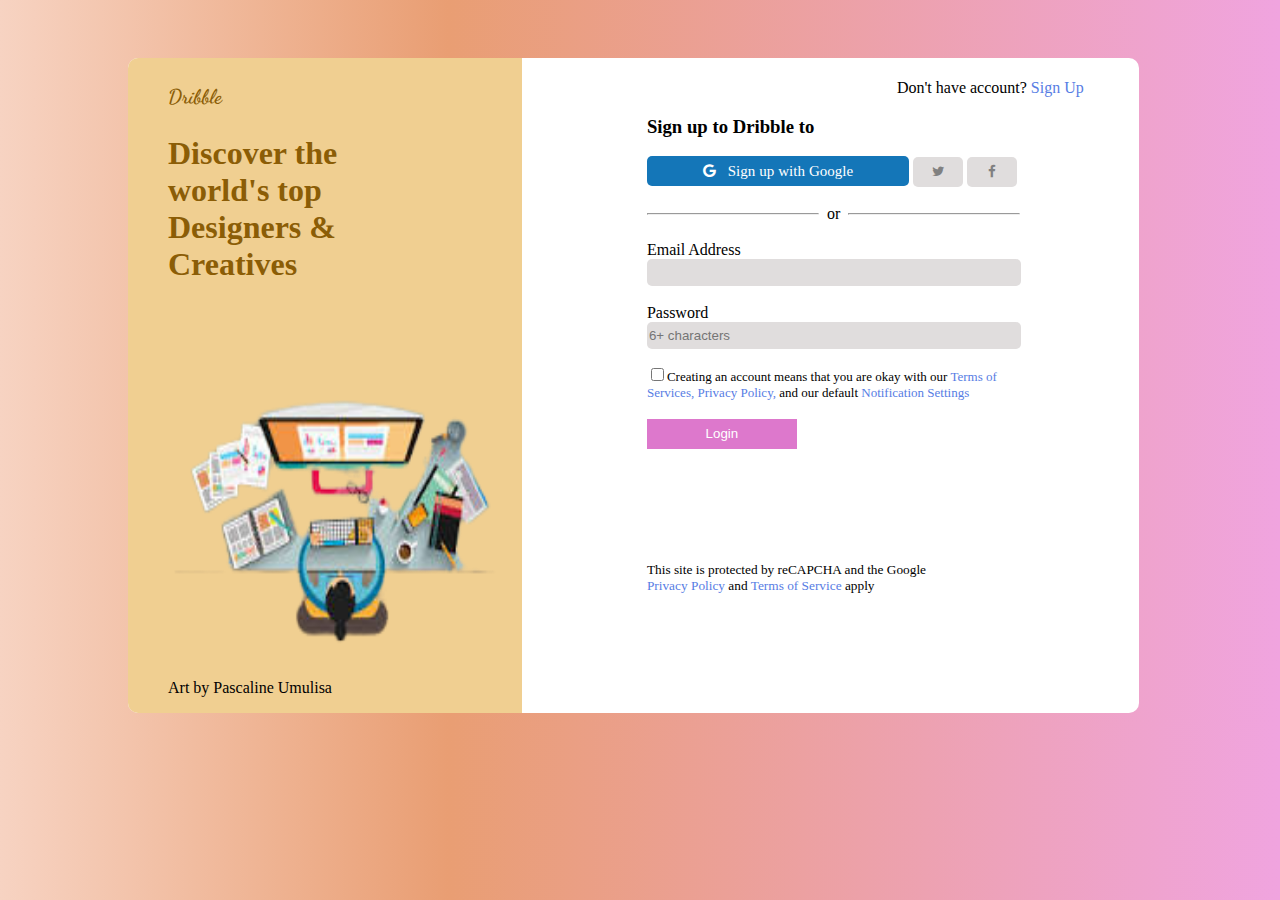
==== login.html @ 1e173992 "first" ====
<!DOCTYPE html>
<html lang="en">
<head>
    <meta charset="UTF-8">
    <meta http-equiv="X-UA-Compatible" content="IE=edge">
    <meta name="viewport" content="width=device-width, initial-scale=1.0">
    <title>Document</title>
    <link rel="stylesheet" href="login.css">
    <link rel="stylesheet" href="https://cdnjs.cloudflare.com/ajax/libs/font-awesome/4.7.0/css/font-awesome.min.css">
    <link rel="preconnect" href="https://fonts.googleapis.com">
<link rel="preconnect" href="https://fonts.gstatic.com" crossorigin>
<link href="https://fonts.googleapis.com/css2?family=Dancing+Script:wght@700&family=Outfit:wght@400;700&display=swap" rel="stylesheet">
</head>
<body>
    
    <form action="reload">
     <section class="description">
         <h4>Dribble</h4>
         <h1>Discover the world's top Designers & Creatives</h1>
         <br> <br><br>
         <img src="image/design.png" >
         <p>Art by Pascaline Umulisa</p>
     </section>

     <section class="form"> 
        <p class="links" id="user-status">
            Don't have account? <a href="index.html">Sign Up</a> <br>
        </p>
        <div class="account-details">
         <h3>Sign up to Dribble to </h3>
        
     <button class="google-icon"><a href="#" class="fa fa-google"> &nbsp; Sign up with Google</a></button> 
     <button class="icon"><a href="#" class="fa fa-twitter"></a></button>
     <button class="icon"><a href="#" class="fa fa-facebook"></a></button> <br> <br>
         <div class="line">
            <div> <hr> </div>
            <span> &nbsp; or &nbsp; </span>
            <div> <hr> </div>
         </div>
         <!-- <div class="name"> 
      <div>  <br>
         <label> Full name  </label> <br>
         <input type="text">
        </div> 
      <div> <br>
         <label> Username</label> <br>
         <input type="text">
         <br>
        </div>
    </div> -->
        
         <div class="other-details"> <br>
         <label >Email Address</label> <br>
         <input type="email" name="" id="">
        </div>
        <div class="other-details"> <br>
         <label >Password</label> <br>
         <input type="password" name="6+ characters" id="6+ characters" placeholder="6+ characters">
        </div>
        <div id="agreement"> <br>
         <input type="checkbox" name="" id=""><label class="links">Creating an account means that you are okay with our <a href="#">Terms of Services,</a>
           <a href="#">Privacy Policy, </a> and our default <a href="#">Notification Settings</a>
         </label>
        </div>
      <br>
        <button class="create-account"><a href="#"></a>Login</button>
    
    <p class="links" id="protection"> This site is protected by reCAPCHA  and the Google <a href="#">Privacy</a> <a href="#">Policy</a> and <a href="#">Terms of Service </a> apply</p>
    </section>

    </form>
</body>
</html>
---- login.css ----
body{
    
    background: linear-gradient(90deg, rgb(247, 211, 194) 0%, rgb(233, 158, 115) 35%, rgb(240, 164, 223) 100%);
    display: grid;

}
form{
    background-color: white;
    max-width: 80%;
    border-radius: 10px;
    margin: 50px 20px 0px 120px;

    
    
}
section{
    float: left;

}
.description{
    background-color: rgb(240, 207, 145);
    max-width: 35%; 
    border-top-left-radius: 10px;
    border-bottom-left-radius: 10px;
    padding-left: 40px;
}
h4{
    font-family: 'Dancing Script', cursive;
    font-size: 20px;
    color: rgb(139, 93, 6);
}

h1{
    max-width: 70%;
    color: rgb(139, 93, 6);
    
}
img{
    width: 350px;
    height: 300px;
}

.form{
  padding: 5px 0px 0px 125px ;
}
#user-status{
    text-align: right;
    margin-left: 250px;
}
.links a{
    text-decoration: none;
    color: rgb(87, 125, 228);
    
}

.google-icon {
    background-color:rgb(20, 118, 184) ;
    border: thistle;
    width: 262px;
    height: 30px;
    border-radius: 5px;
}
.google-icon a{
    color: white;
    text-decoration: none;
    font-size: 15px;
}
.icon{
    border: thistle;
    background-color: rgb(224, 221, 221);
    width: 50px;
    height: 30px;
    border-radius: 5px;
}
.icon a{
    text-decoration: none;
    color: grey;
}
.line{
    display: flex;
}
hr{
width: 170px;
    
}
.name input{
    border-radius: 5px;
    border: thistle;
    background-color: rgb(224, 221, 221);
    width: 175px;
    height: 25px;
}
.other-details input{
    border-radius: 5px;
    border: thistle;
    background-color: rgb(224, 221, 221);
    width: 370px;
    height: 25px;
}
#agreement{
    max-width: 400px;
    font-size: small;
}
.create-account{
    background-color: rgb(221, 120, 204);
    border: white;
    width: 150px;
    height: 30px;
    color: white;
}
#protection{
    font-size: smaller;
    padding-top: 100px;
    max-width:300px ;
    
}
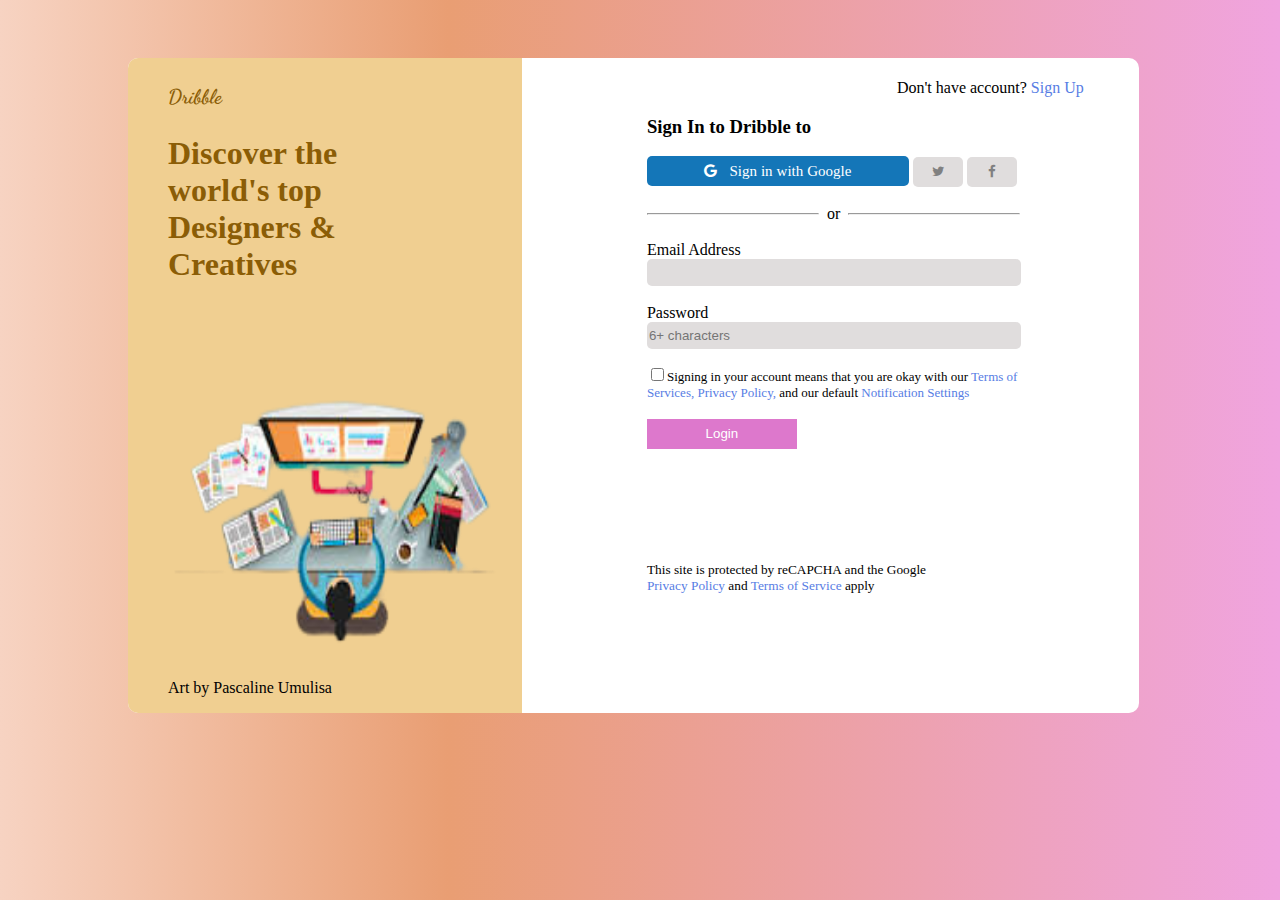
==== commit 726fbf52: "login changes" ====
--- a/login.html
+++ b/login.html
@@ -27,9 +27,9 @@
             Don't have account? <a href="index.html">Sign Up</a> <br>
         </p>
         <div class="account-details">
-         <h3>Sign up to Dribble to </h3>
+         <h3>Sign In to Dribble to </h3>
         
-     <button class="google-icon"><a href="#" class="fa fa-google"> &nbsp; Sign up with Google</a></button> 
+     <button class="google-icon"><a href="#" class="fa fa-google"> &nbsp; Sign in with Google</a></button> 
      <button class="icon"><a href="#" class="fa fa-twitter"></a></button>
      <button class="icon"><a href="#" class="fa fa-facebook"></a></button> <br> <br>
          <div class="line">
@@ -58,7 +58,7 @@
          <input type="password" name="6+ characters" id="6+ characters" placeholder="6+ characters">
         </div>
         <div id="agreement"> <br>
-         <input type="checkbox" name="" id=""><label class="links">Creating an account means that you are okay with our <a href="#">Terms of Services,</a>
+         <input type="checkbox" name="" id=""><label class="links">Signing in your account means that you are okay with our <a href="#">Terms of Services,</a>
            <a href="#">Privacy Policy, </a> and our default <a href="#">Notification Settings</a>
          </label>
         </div>
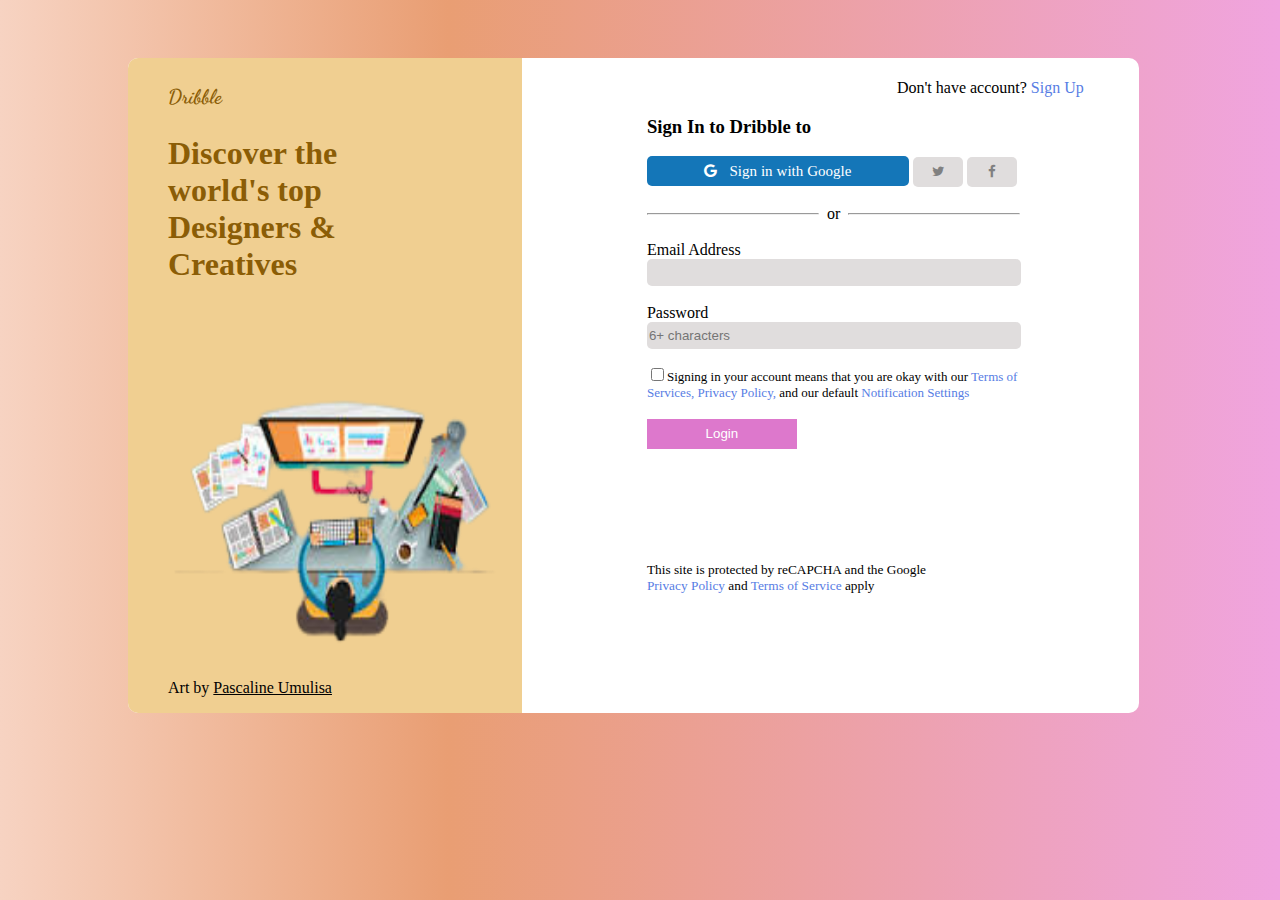
==== commit 0853803e: "underlining" ====
--- a/login.html
+++ b/login.html
@@ -1,5 +1,6 @@
 <!DOCTYPE html>
 <html lang="en">
+
 <head>
     <meta charset="UTF-8">
     <meta http-equiv="X-UA-Compatible" content="IE=edge">
@@ -8,66 +9,65 @@
     <link rel="stylesheet" href="login.css">
     <link rel="stylesheet" href="https://cdnjs.cloudflare.com/ajax/libs/font-awesome/4.7.0/css/font-awesome.min.css">
     <link rel="preconnect" href="https://fonts.googleapis.com">
-<link rel="preconnect" href="https://fonts.gstatic.com" crossorigin>
-<link href="https://fonts.googleapis.com/css2?family=Dancing+Script:wght@700&family=Outfit:wght@400;700&display=swap" rel="stylesheet">
+    <link rel="preconnect" href="https://fonts.gstatic.com" crossorigin>
+    <link
+        href="https://fonts.googleapis.com/css2?family=Dancing+Script:wght@700&family=Outfit:wght@400;700&display=swap"
+        rel="stylesheet">
 </head>
+
 <body>
-    
+
     <form action="reload">
-     <section class="description">
-         <h4>Dribble</h4>
-         <h1>Discover the world's top Designers & Creatives</h1>
-         <br> <br><br>
-         <img src="image/design.png" >
-         <p>Art by Pascaline Umulisa</p>
-     </section>
+        <section class="description">
+            <h4>Dribble</h4>
+            <h1>Discover the world's top Designers & Creatives</h1>
+            <br> <br><br>
+            <img src="image/design.png">
+            <p>Art by <span id="my-name">Pascaline Umulisa</span></p>
+        </section>
 
-     <section class="form"> 
-        <p class="links" id="user-status">
-            Don't have account? <a href="index.html">Sign Up</a> <br>
-        </p>
-        <div class="account-details">
-         <h3>Sign In to Dribble to </h3>
-        
-     <button class="google-icon"><a href="#" class="fa fa-google"> &nbsp; Sign in with Google</a></button> 
-     <button class="icon"><a href="#" class="fa fa-twitter"></a></button>
-     <button class="icon"><a href="#" class="fa fa-facebook"></a></button> <br> <br>
-         <div class="line">
-            <div> <hr> </div>
-            <span> &nbsp; or &nbsp; </span>
-            <div> <hr> </div>
-         </div>
-         <!-- <div class="name"> 
-      <div>  <br>
-         <label> Full name  </label> <br>
-         <input type="text">
-        </div> 
-      <div> <br>
-         <label> Username</label> <br>
-         <input type="text">
-         <br>
-        </div>
-    </div> -->
-        
-         <div class="other-details"> <br>
-         <label >Email Address</label> <br>
-         <input type="email" name="" id="">
-        </div>
-        <div class="other-details"> <br>
-         <label >Password</label> <br>
-         <input type="password" name="6+ characters" id="6+ characters" placeholder="6+ characters">
-        </div>
-        <div id="agreement"> <br>
-         <input type="checkbox" name="" id=""><label class="links">Signing in your account means that you are okay with our <a href="#">Terms of Services,</a>
-           <a href="#">Privacy Policy, </a> and our default <a href="#">Notification Settings</a>
-         </label>
-        </div>
-      <br>
-        <button class="create-account"><a href="#"></a>Login</button>
-    
-    <p class="links" id="protection"> This site is protected by reCAPCHA  and the Google <a href="#">Privacy</a> <a href="#">Policy</a> and <a href="#">Terms of Service </a> apply</p>
-    </section>
+        <section class="form">
+            <p class="links" id="user-status">
+                Don't have account? <a href="index.html">Sign Up</a> <br>
+            </p>
+            <div class="account-details">
+                <h3>Sign In to Dribble to </h3>
+
+                <button class="google-icon"><a href="#" class="fa fa-google"> &nbsp; Sign in with Google</a></button>
+                <button class="icon"><a href="#" class="fa fa-twitter"></a></button>
+                <button class="icon"><a href="#" class="fa fa-facebook"></a></button> <br> <br>
+                <div class="line">
+                    <div>
+                        <hr>
+                    </div>
+                    <span> &nbsp; or &nbsp; </span>
+                    <div>
+                        <hr>
+                    </div>
+                </div>
+
+                <div class="other-details"> <br>
+                    <label>Email Address</label> <br>
+                    <input type="email" name="" id="">
+                </div>
+                <div class="other-details"> <br>
+                    <label>Password</label> <br>
+                    <input type="password" name="6+ characters" id="6+ characters" placeholder="6+ characters">
+                </div>
+                <div id="agreement"> <br>
+                    <input type="checkbox" name="" id=""><label class="links">Signing in your account means that you are
+                        okay with our <a href="#">Terms of Services,</a>
+                        <a href="#">Privacy Policy, </a> and our default <a href="#">Notification Settings</a>
+                    </label>
+                </div>
+                <br>
+                <button class="create-account"><a href="#"></a>Login</button>
+
+                <p class="links" id="protection"> This site is protected by reCAPCHA and the Google <a
+                        href="#">Privacy</a> <a href="#">Policy</a> and <a href="#">Terms of Service </a> apply</p>
+        </section>
 
     </form>
 </body>
+
 </html>--- a/login.css
+++ b/login.css
@@ -9,9 +9,10 @@
     max-width: 80%;
     border-radius: 10px;
     margin: 50px 20px 0px 120px;
-
-    
-    
+  
+}
+#my-name{
+    text-decoration: underline;
 }
 section{
     float: left;
@@ -31,7 +32,7 @@
 }
 
 h1{
-    max-width: 70%;
+    max-width: 60%;
     color: rgb(139, 93, 6);
     
 }
